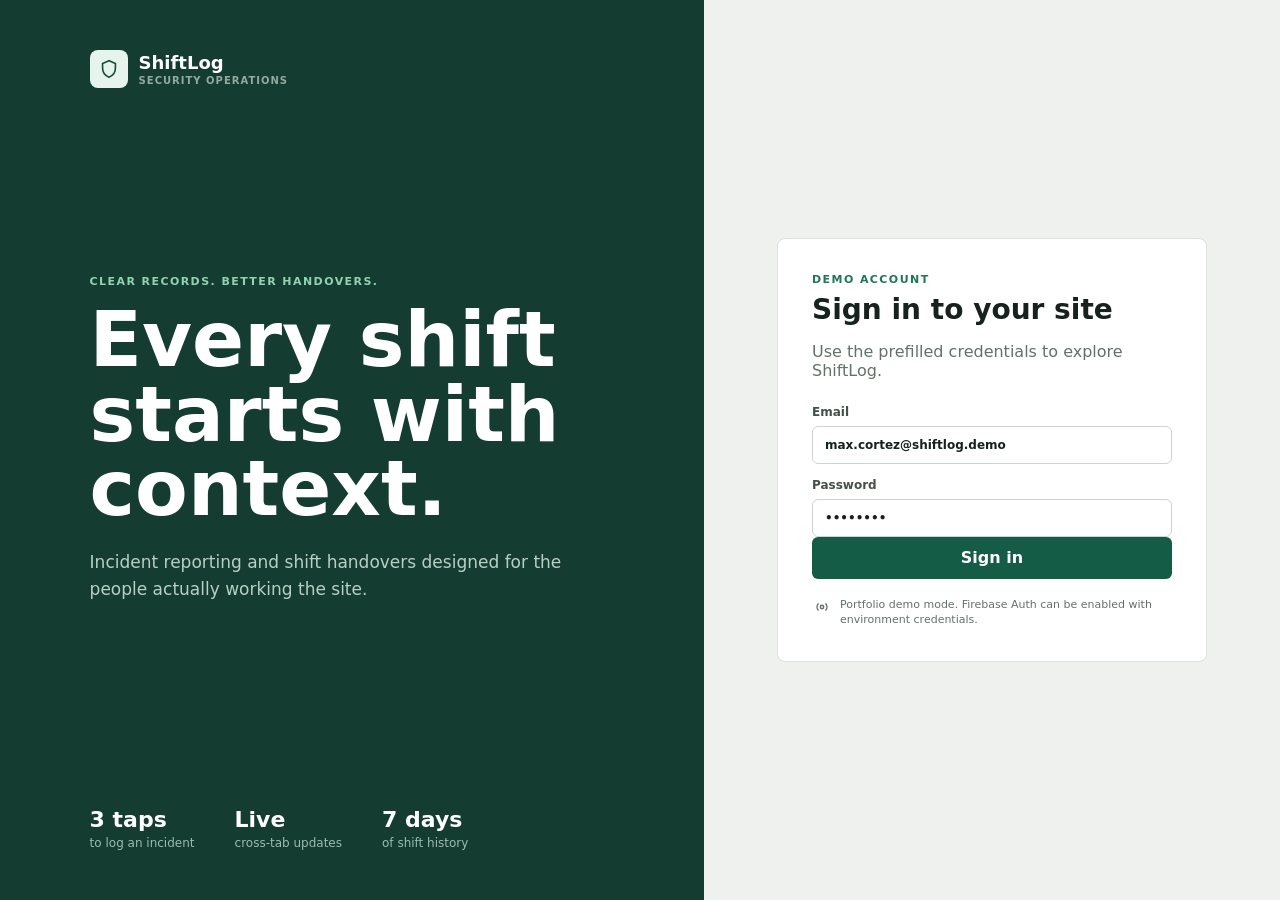
==== shiftlog/index.html @ 15f28671 "Publish ShiftLog portfolio project" ====
<!doctype html>
<html lang="en">
  <head>
    <meta charset="UTF-8" />
    <meta name="viewport" content="width=device-width, initial-scale=1.0" />
    <meta
      name="description"
      content="ShiftLog is a mobile-first incident reporting and shift handover tool for security teams."
    />
    <title>ShiftLog</title>
    <script type="module" crossorigin src="/shiftlog/assets/index-DWBnpS2i.js"></script>
    <link rel="stylesheet" crossorigin href="/shiftlog/assets/index-Bt0ENfRv.css">
  </head>
  <body>
    <div id="root"></div>
  </body>
</html>
---- shiftlog/assets/index-Bt0ENfRv.css ----
:root{color:#17211d;font-synthesis:none;--green:#145c45;--green-2:#1f7658;--ink:#17211d;--muted:#647169;--line:#dce2dd;--surface:#fff;--soft:#f5f7f4;--danger:#b9473e;--amber:#b47719;background:#eef1ed;font-family:Inter,ui-sans-serif,system-ui,-apple-system,BlinkMacSystemFont,Segoe UI,sans-serif}*{box-sizing:border-box}body{min-width:320px;margin:0}button,input,select,textarea{font:inherit}button{cursor:pointer}.icon{flex:none;width:20px;height:20px}.app-shell{grid-template-columns:238px 1fr;min-height:100vh;display:grid}.sidebar{color:#eef7f2;background:#132a22;flex-direction:column;height:100vh;padding:26px 18px 18px;display:flex;position:sticky;top:0}.brand{align-items:center;gap:11px;font-size:18px;font-weight:800;display:flex}.brand small{text-transform:uppercase;letter-spacing:.1em;color:#92aa9f;margin-top:2px;font-size:10px;display:block}.brand-mark{background:#2b8062;border-radius:8px;place-items:center;width:38px;height:38px;display:grid}.brand-mark .icon{width:22px;height:22px}.sidebar nav{gap:5px;margin-top:46px;display:grid}.nav-button{color:#b9cbc3;text-align:left;background:0 0;border:0;border-radius:6px;align-items:center;gap:12px;width:100%;height:44px;padding:0 12px;font-size:14px;font-weight:650;display:flex}.nav-button:hover,.nav-button.active{color:#fff;background:#234237}.nav-button.active{box-shadow:inset 3px 0 #70c79e}.nav-button b{color:#145c45;text-align:center;background:#c8eadb;border-radius:999px;min-width:22px;margin-left:auto;padding:3px 6px;font-size:11px}.sidebar-foot{margin-top:auto}.user-chip{color:#fff;text-align:left;background:0 0;border:0;border-top:1px solid #315046;grid-template-columns:auto 1fr auto;align-items:center;gap:10px;width:100%;padding:18px 4px 0;display:grid}.user-chip small{color:#8da69b;margin-top:2px;display:block}.avatar{color:#194c3a;background:#dcebe4;border-radius:50%;place-items:center;width:34px;height:34px;font-size:12px;font-weight:800;display:grid}.main{min-width:0}.topbar{border-bottom:1px solid var(--line);height:58px;color:var(--muted);z-index:10;-webkit-backdrop-filter:blur(12px);backdrop-filter:blur(12px);background:#ffffffd6;justify-content:space-between;align-items:center;padding:0 36px;font-size:12px;display:flex;position:sticky;top:0}.topbar>div{align-items:center;gap:8px;display:flex}.top-actions{gap:20px!important}.live-dot{background:#23a36d;border-radius:50%;width:8px;height:8px;box-shadow:0 0 0 4px #d9f2e6}.page{max-width:1220px;margin:0 auto;padding:42px 40px 64px}.page.narrow{max-width:920px}.page-heading{justify-content:space-between;align-items:flex-start;gap:30px;margin-bottom:30px;display:flex}.page-heading h1{letter-spacing:0;margin:5px 0 9px;font-size:34px;line-height:1.05}.page-heading p:not(.eyebrow){color:var(--muted);margin:0}.eyebrow{color:var(--green-2);text-transform:uppercase;letter-spacing:.13em;margin:0;font-size:11px;font-weight:800}.eyebrow.light{color:#8fd3b3}.primary,.danger,.light-button{border:0;border-radius:6px;justify-content:center;align-items:center;gap:8px;min-height:42px;padding:0 18px;font-weight:750;display:inline-flex}.primary{background:var(--green);color:#fff}.primary:hover{background:var(--green-2)}.primary:disabled{opacity:.45;cursor:not-allowed}.danger{color:#9c352e;background:#f4dfdc}.wide{width:100%}.text-button{color:var(--green);background:0 0;border:0;padding:6px;font-weight:750}.metrics{grid-template-columns:repeat(3,1fr);gap:14px;margin-bottom:18px;display:grid}.metrics article,.content-panel,.incident-form,.filters,.history-list,.handover-header{background:var(--surface);border:1px solid var(--line);border-radius:7px}.metrics article{flex-direction:column;min-height:138px;padding:20px;display:flex}.metrics span{color:var(--muted);font-size:12px;font-weight:700}.metrics strong{margin:15px 0 8px;font-size:29px}.metrics small{color:#7c8881}.status-active{color:#177149}.status-danger{color:var(--danger)}.dashboard-grid{grid-template-columns:minmax(0,1.65fr) minmax(260px,.75fr);gap:18px;display:grid}.content-panel{padding:23px}.panel-heading{justify-content:space-between;align-items:flex-start;margin-bottom:18px;display:flex}.panel-heading h2,.quick-panel h2{margin:5px 0 0;font-size:20px}.quick-panel{color:#fff;background:#174d3b;border-radius:7px;flex-direction:column;min-height:370px;padding:26px;display:flex}.quick-panel>p:not(.eyebrow){color:#b9d7ca;line-height:1.55}.light-button{color:#174d3b;background:#fff;width:100%;margin-top:10px}.handover-preview{border-top:1px solid #39705c;margin-top:auto;padding-top:20px}.handover-preview span{color:#9dc6b5;text-transform:uppercase;letter-spacing:.1em;margin-bottom:7px;font-size:11px;font-weight:800;display:block}.handover-preview strong{font-size:13px;line-height:1.45}.compact-list{display:grid}.incident-row{background:#fff;border-bottom:1px solid #e7ebe7;grid-template-columns:minmax(0,1fr) auto;gap:18px;padding:18px 16px 18px 20px;display:grid;position:relative}.incident-row:last-child{border-bottom:0}.incident-row.clickable{cursor:pointer}.incident-row.clickable:hover{background:#f8faf8}.severity-line{border-radius:3px;width:3px;position:absolute;top:18px;bottom:18px;left:0}.severity-line.low,.badge.low{background:#2f8a61}.severity-line.medium,.badge.medium{background:#c08724}.severity-line.high,.badge.high{background:#bd4941}.incident-title{flex-wrap:wrap;align-items:center;gap:9px;display:flex}.incident-title>span:last-child{color:var(--muted);font-size:12px}.badge{color:#fff;text-transform:uppercase;letter-spacing:.08em;border-radius:4px;padding:3px 7px;font-size:9px;font-weight:850}.incident-main p{color:#526058;margin:8px 0 0;font-size:13px;line-height:1.45}.incident-row time{color:#7b8780;white-space:nowrap;font-size:11px}.incident-details{border-top:1px dashed var(--line);grid-template-columns:repeat(3,1fr);gap:10px;margin-top:15px;padding-top:14px;display:grid}.incident-details span{color:var(--muted);font-size:12px}.incident-details strong{color:var(--ink);margin-bottom:4px;display:block}.incident-form{padding:28px}.form-section{border-bottom:1px solid var(--line);margin-bottom:25px;padding:0 0 26px}.form-section-head{gap:13px;margin-bottom:18px;display:flex}.form-section-head>span{width:27px;height:27px;color:var(--green);background:#e4eee8;border-radius:50%;place-items:center;font-size:10px;font-weight:800;display:grid}.form-section h2{margin:1px 0 4px;font-size:18px}.form-section p{color:var(--muted);margin:0;font-size:12px}.form-grid{grid-template-columns:1fr 1fr;gap:14px;display:grid}label{color:#435149;margin-top:14px;font-size:12px;font-weight:750;display:block}input,select,textarea{width:100%;color:var(--ink);background:#fff;border:1px solid #ccd5cf;border-radius:6px;outline:none;margin-top:7px;padding:11px 12px}input:focus,select:focus,textarea:focus{border-color:#43876d;box-shadow:0 0 0 3px #e2f0e9}textarea{resize:vertical;min-height:130px;line-height:1.5}label small{text-align:right;color:#88938d;margin-top:5px;display:block}.form-meta{background:#f4f7f4;border-radius:6px;grid-template-columns:repeat(3,1fr);gap:10px;margin-bottom:20px;padding:15px;display:grid}.form-meta span{color:var(--muted);font-size:12px}.form-meta strong{color:var(--ink);margin-bottom:4px;display:block}.error-box{color:#8f332d;background:#fff2f0;border:1px solid #e8c0bb;border-radius:6px;gap:12px;margin-bottom:16px;padding:14px;display:flex}.error-box div{gap:3px;display:grid}.error-box span{font-size:12px}.shift-pill,.record-count{border:1px solid var(--line);color:var(--muted);background:#fff;border-radius:999px;padding:7px 11px;font-size:11px;font-weight:800}.shift-pill.on{color:#176747;background:#e3f2ea;border-color:#c7e4d5}.filters{gap:12px;margin-bottom:14px;padding:14px 18px;display:flex}.filters label{min-width:170px;margin:0}.filters select{margin-top:5px}.history-list{overflow:hidden}.empty-state{text-align:center;color:var(--muted);padding:65px 20px}.empty-state .icon{width:32px;height:32px}.empty-state h2{color:var(--ink);margin:13px 0 5px}.handover-header{grid-template-columns:repeat(4,1fr);margin-bottom:14px;padding:20px;display:grid}.handover-header>div{border-right:1px solid var(--line);padding:0 18px}.handover-header>div:last-child{border-right:0}.handover-header span{color:var(--muted);text-transform:uppercase;letter-spacing:.08em;margin-bottom:6px;font-size:10px;font-weight:800;display:block}.handover-header strong{font-size:13px}.summary-callout{color:#164f3b;background:#e2eee8;border:1px solid #c7ded2;border-radius:7px;align-items:center;gap:14px;margin-bottom:16px;padding:18px;display:flex}.summary-callout span{text-transform:uppercase;letter-spacing:.08em;margin-bottom:4px;font-size:10px;font-weight:800;display:block}.handover-list{padding-bottom:10px}.login-page{grid-template-columns:1.1fr .9fr;min-height:100vh;display:grid}.login-intro{color:#fff;background:#153c30;flex-direction:column;justify-content:space-between;min-height:100vh;padding:50px clamp(34px,7vw,100px);display:flex}.brand.light .brand-mark{color:#164f3b;background:#e7f3ed}.login-intro h1{letter-spacing:0;max-width:600px;margin:15px 0 22px;font-size:clamp(48px,6vw,82px);line-height:.97}.login-intro>div>p:last-child{color:#b7d0c5;max-width:560px;font-size:17px;line-height:1.6}.login-stats{gap:40px;display:flex}.login-stats span{color:#9bbcaf;font-size:12px}.login-stats strong{color:#fff;margin-bottom:4px;font-size:22px;display:block}.login-panel{border:1px solid var(--line);background:#fff;border-radius:8px;align-self:center;width:min(430px,100% - 50px);margin:auto;padding:34px}.login-panel h2{margin:7px 0;font-size:28px}.login-panel>div>p:last-child{color:var(--muted);margin-bottom:25px}.demo-note{color:var(--muted);gap:8px;margin:18px 0 0;font-size:11px;line-height:1.4;display:flex}.toast{z-index:50;color:#fff;background:#173f32;border-radius:6px;align-items:center;gap:8px;padding:12px 16px;font-size:13px;display:flex;position:fixed;top:76px;right:28px;box-shadow:0 14px 30px #17211d33}@media (width<=900px){.app-shell{grid-template-columns:76px 1fr}.sidebar{padding:20px 10px}.brand>span:last-child,.nav-button span,.user-chip>span:nth-child(2),.nav-button b{display:none}.brand{justify-content:center}.nav-button{justify-content:center;padding:0}.sidebar nav{margin-top:35px}.user-chip{justify-content:center;display:flex}.user-chip .icon{display:none}.dashboard-grid,.login-page{grid-template-columns:1fr}.login-intro{min-height:auto;padding:32px}.login-intro h1{font-size:48px}.login-stats{display:none}.login-panel{margin:45px auto}}@media (width<=640px){.app-shell{display:block}.sidebar{z-index:20;width:auto;height:66px;padding:8px 12px;display:block;position:fixed;inset:auto 0 0}.sidebar>.brand,.sidebar-foot{display:none}.sidebar nav{grid-template-columns:repeat(4,1fr);margin:0;display:grid}.nav-button{height:50px}.main{padding-bottom:66px}.topbar{padding:0 18px}.top-actions span{display:none}.page{padding:28px 18px 45px}.page-heading{display:block}.page-heading>button,.page-heading>span{margin-top:18px}.page-heading h1{font-size:29px}.metrics{grid-template-columns:1fr}.metrics article{min-height:105px}.dashboard-grid{display:block}.quick-panel{min-height:310px;margin-top:14px}.form-grid,.form-meta,.incident-details,.handover-header{grid-template-columns:1fr}.incident-form{padding:20px}.form-meta{gap:14px}.filters{display:grid}.filters label{min-width:0}.incident-row{grid-template-columns:1fr}.incident-row time{margin-left:0}.handover-header>div{border-right:0;border-bottom:1px solid var(--line);padding:12px 5px}.handover-header>div:last-child{border-bottom:0}.login-intro{min-height:42vh}.login-intro h1{font-size:39px}.login-panel{width:calc(100% - 28px);margin:20px auto 35px;padding:25px}.toast{top:70px;left:18px;right:18px}}
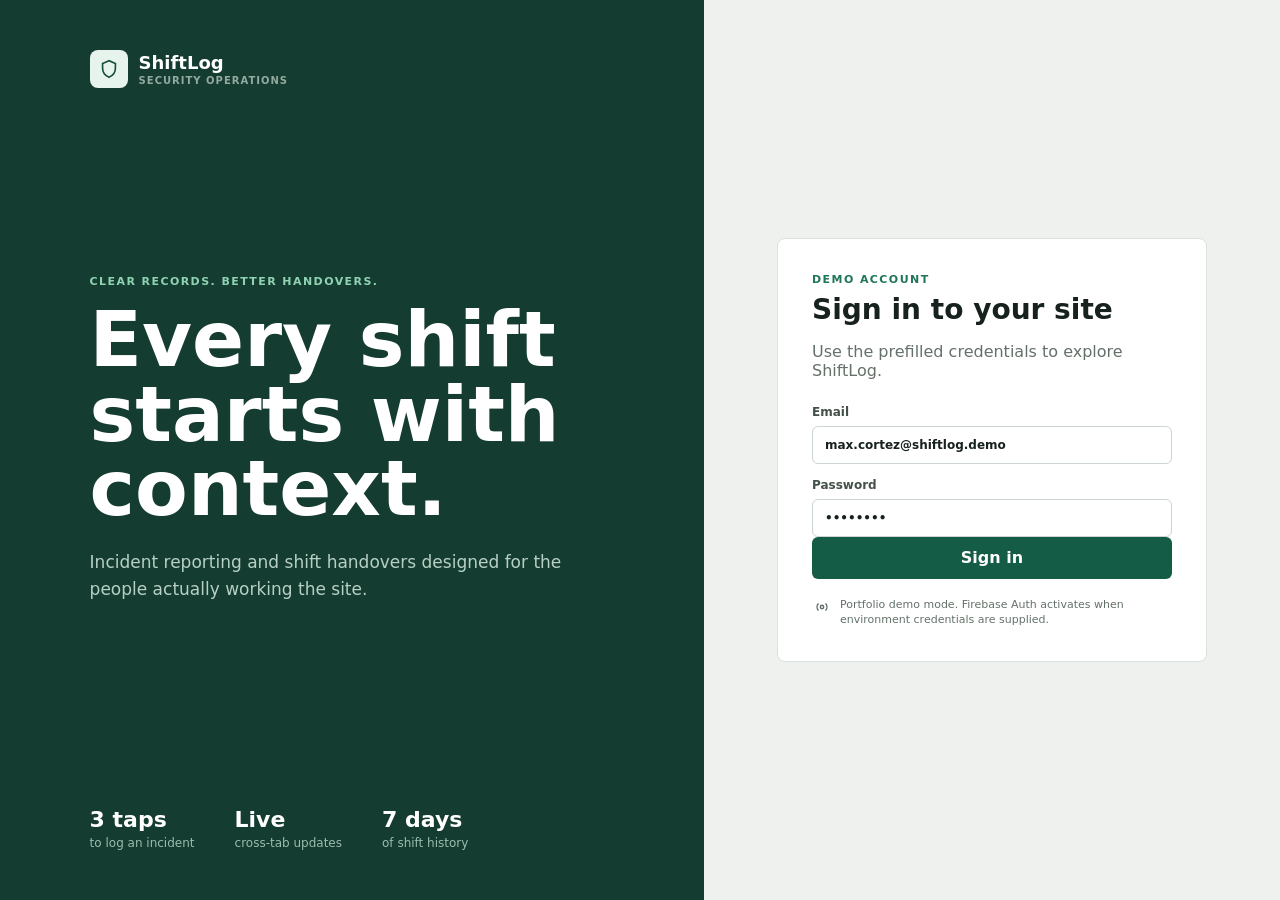
==== commit c732cc2b: "Deploy completed ShiftLog project" ====
--- a/shiftlog/index.html
+++ b/shiftlog/index.html
@@ -8,7 +8,7 @@
       content="ShiftLog is a mobile-first incident reporting and shift handover tool for security teams."
     />
     <title>ShiftLog</title>
-    <script type="module" crossorigin src="/shiftlog/assets/index-DWBnpS2i.js"></script>
+    <script type="module" crossorigin src="/shiftlog/assets/index-BCfujqeK.js"></script>
     <link rel="stylesheet" crossorigin href="/shiftlog/assets/index-Bt0ENfRv.css">
   </head>
   <body>
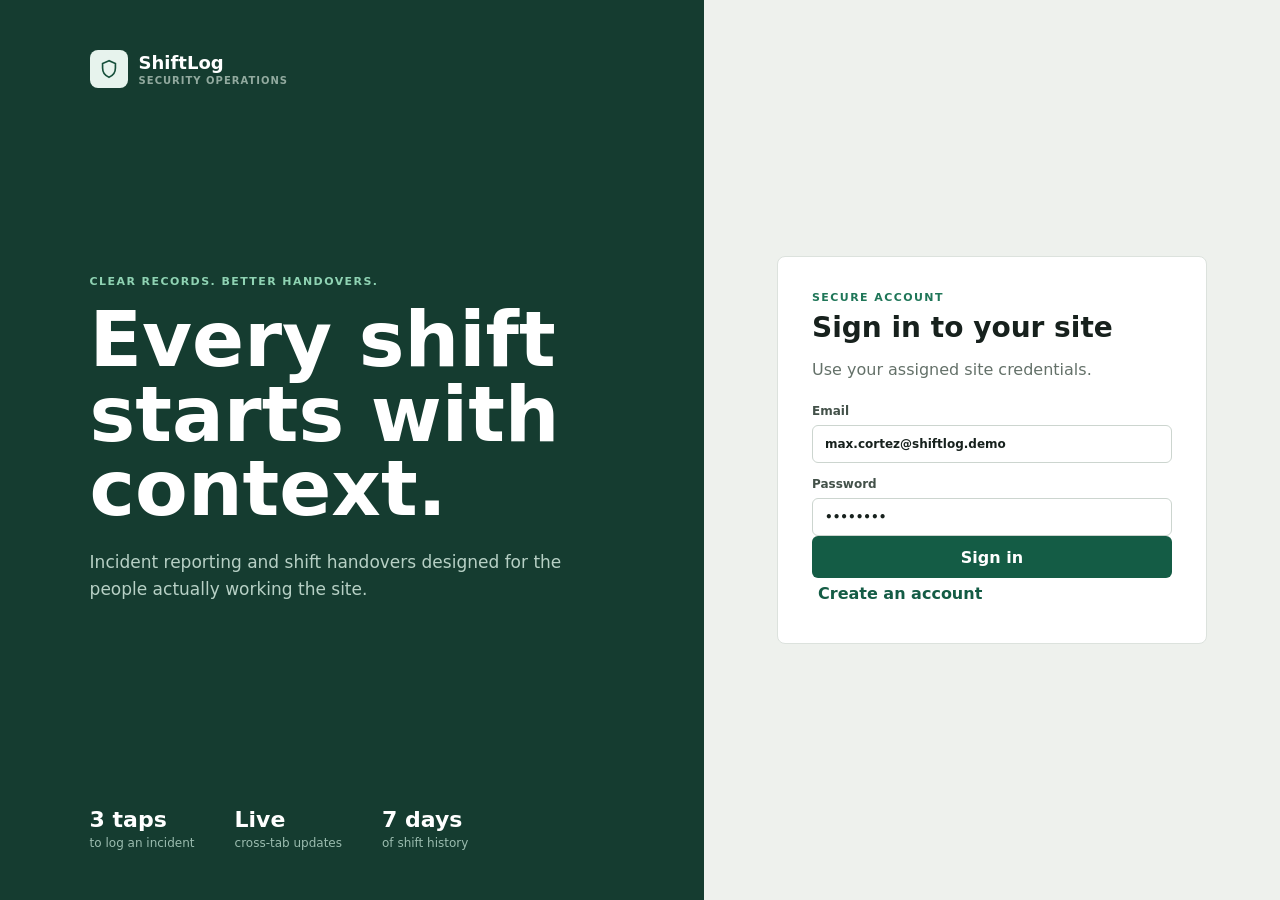
==== commit ca6348cb: "Enable Firebase in ShiftLog" ====
--- a/shiftlog/index.html
+++ b/shiftlog/index.html
@@ -8,7 +8,7 @@
       content="ShiftLog is a mobile-first incident reporting and shift handover tool for security teams."
     />
     <title>ShiftLog</title>
-    <script type="module" crossorigin src="/shiftlog/assets/index-BCfujqeK.js"></script>
+    <script type="module" crossorigin src="/shiftlog/assets/index-DxiWd0rM.js"></script>
     <link rel="stylesheet" crossorigin href="/shiftlog/assets/index-Bt0ENfRv.css">
   </head>
   <body>
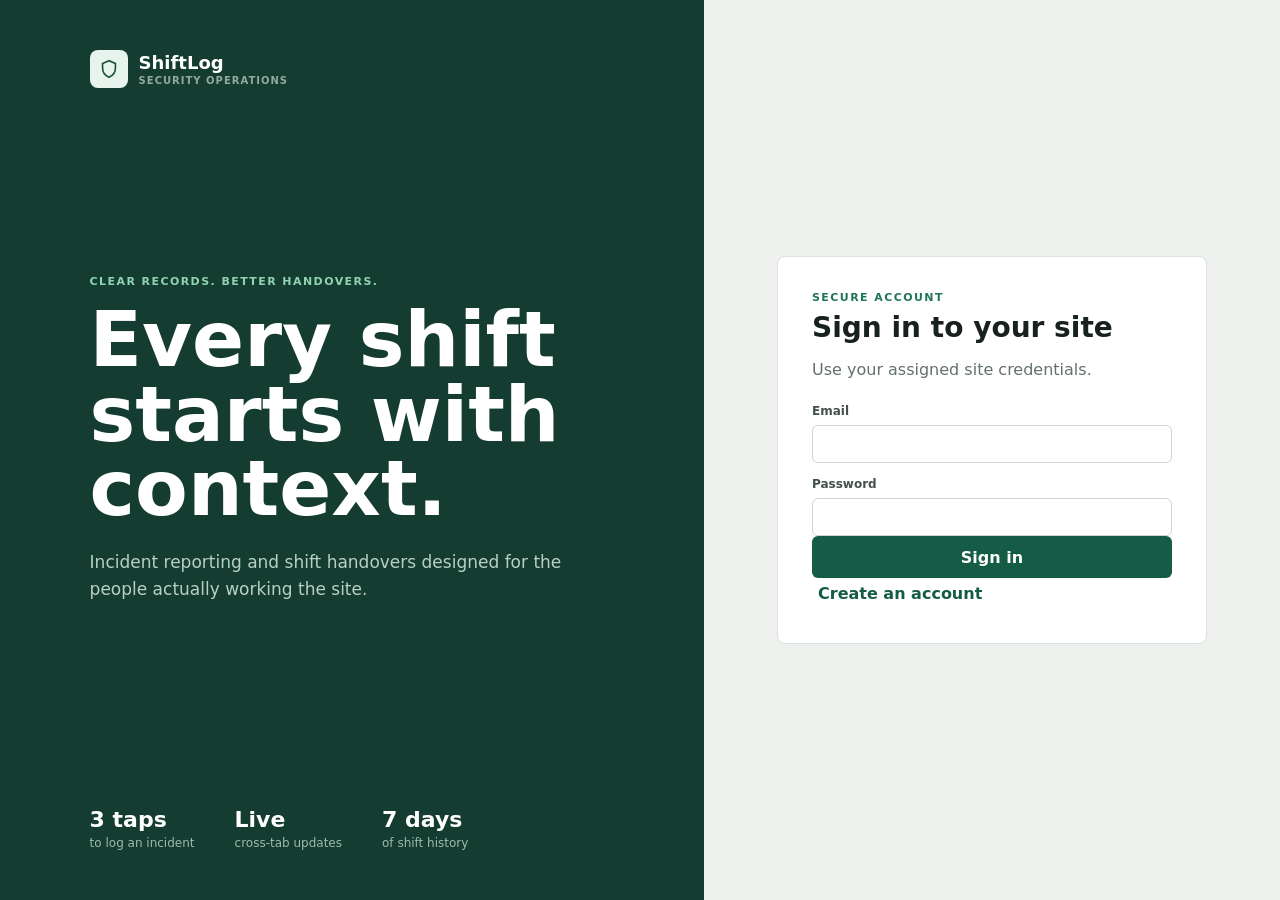
==== commit 6a9d0fe3: "Restore Firebase-enabled ShiftLog build" ====
--- a/shiftlog/index.html
+++ b/shiftlog/index.html
@@ -8,7 +8,7 @@
       content="ShiftLog is a mobile-first incident reporting and shift handover tool for security teams."
     />
     <title>ShiftLog</title>
-    <script type="module" crossorigin src="/shiftlog/assets/index-DxiWd0rM.js"></script>
+    <script type="module" crossorigin src="/shiftlog/assets/index-Blds1w59.js"></script>
     <link rel="stylesheet" crossorigin href="/shiftlog/assets/index-Bt0ENfRv.css">
   </head>
   <body>
